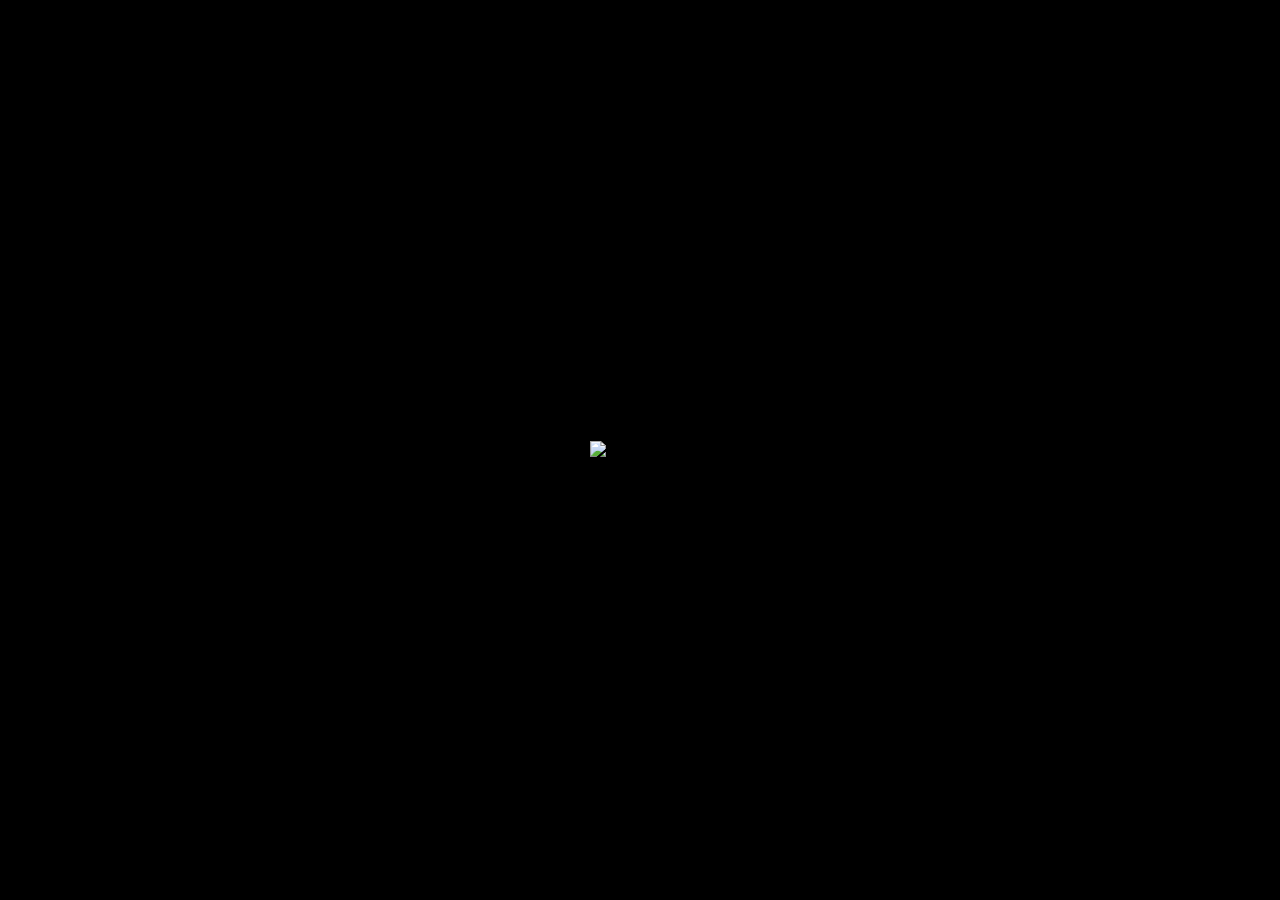
==== index.html @ 52124952 "v0.01" ====
<!DOCTYPE html>
<html lang="fr">

<head>
    <meta charset="UTF-8" />
    <meta name="viewport" content="width=device-width, initial-scale=1.0" />
    <title>Okbots Expedition</title>
    <link rel="stylesheet" href="style.css" />
</head>

<body>
    <div class="centered-logo">
        <img src="/Users/ap/Documents/GitHub/okbotsexpedition/images/Logo blanc Okbots Expedition.png" alt="Logo Okbots"
            class="logo" />
    </div>
</body>

</html>
---- style.css ----
/* style.css */
body {
  margin: 0;
  padding: 0;
  background-color: #000; /* noir */
  height: 100vh;
  display: flex;
  justify-content: center;
  align-items: center;
}

.centered-logo {
  text-align: center;
}

.logo {
  max-width: 20vw;
  max-height: 20vh;
  width: auto;
  height: auto;

  /* Animation de clignotement */
  animation: blink 3s infinite ease-in-out;
}

/* Définition de l'animation */
@keyframes blink {
  0% {
    opacity: 0;
  }
  50% {
    opacity: 1;
  }
  100% {
    opacity: 0;
  }
}
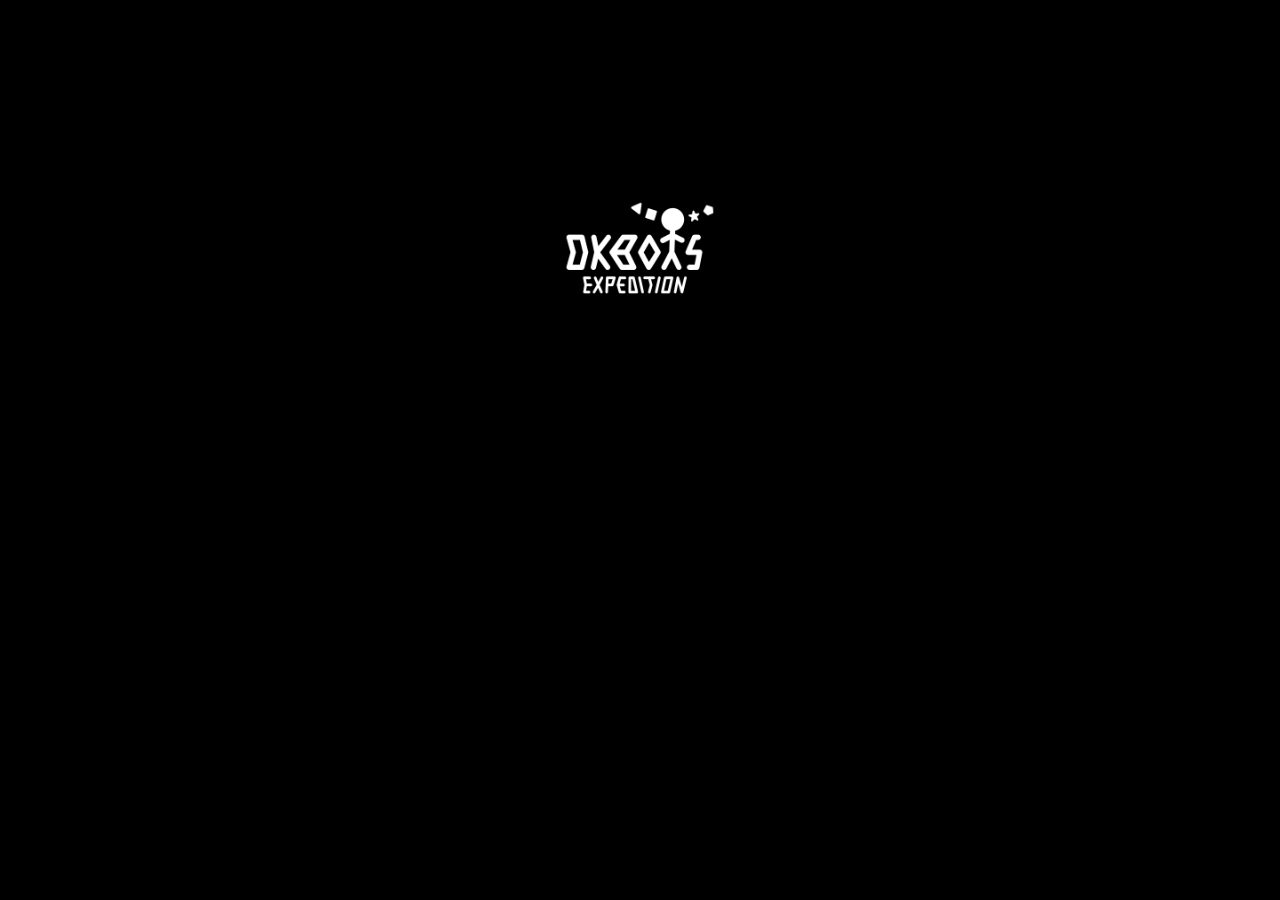
==== commit a9f2d878: "v0.011" ====
--- a/index.html
+++ b/index.html
@@ -10,8 +10,7 @@
 
 <body>
     <div class="centered-logo">
-        <img src="/Users/ap/Documents/GitHub/okbotsexpedition/images/Logo blanc Okbots Expedition.png" alt="Logo Okbots"
-            class="logo" />
+        <img src="images/Logo blanc Okbots Expedition.png" alt="Logo Okbots" class="logo" />
     </div>
 </body>
 
--- a/style.css
+++ b/style.css
@@ -3,7 +3,7 @@
   margin: 0;
   padding: 0;
   background-color: #000; /* noir */
-  height: 100vh;
+  height: 500px;
   display: flex;
   justify-content: center;
   align-items: center;
@@ -14,8 +14,8 @@
 }
 
 .logo {
-  max-width: 20vw;
-  max-height: 20vh;
+  max-width: 200px;
+  max-height: 200px;
   width: auto;
   height: auto;
 
@@ -26,12 +26,12 @@
 /* Définition de l'animation */
 @keyframes blink {
   0% {
-    opacity: 0;
+    opacity: 0.2;
   }
   50% {
     opacity: 1;
   }
   100% {
-    opacity: 0;
+    opacity: 0.2;
   }
 }
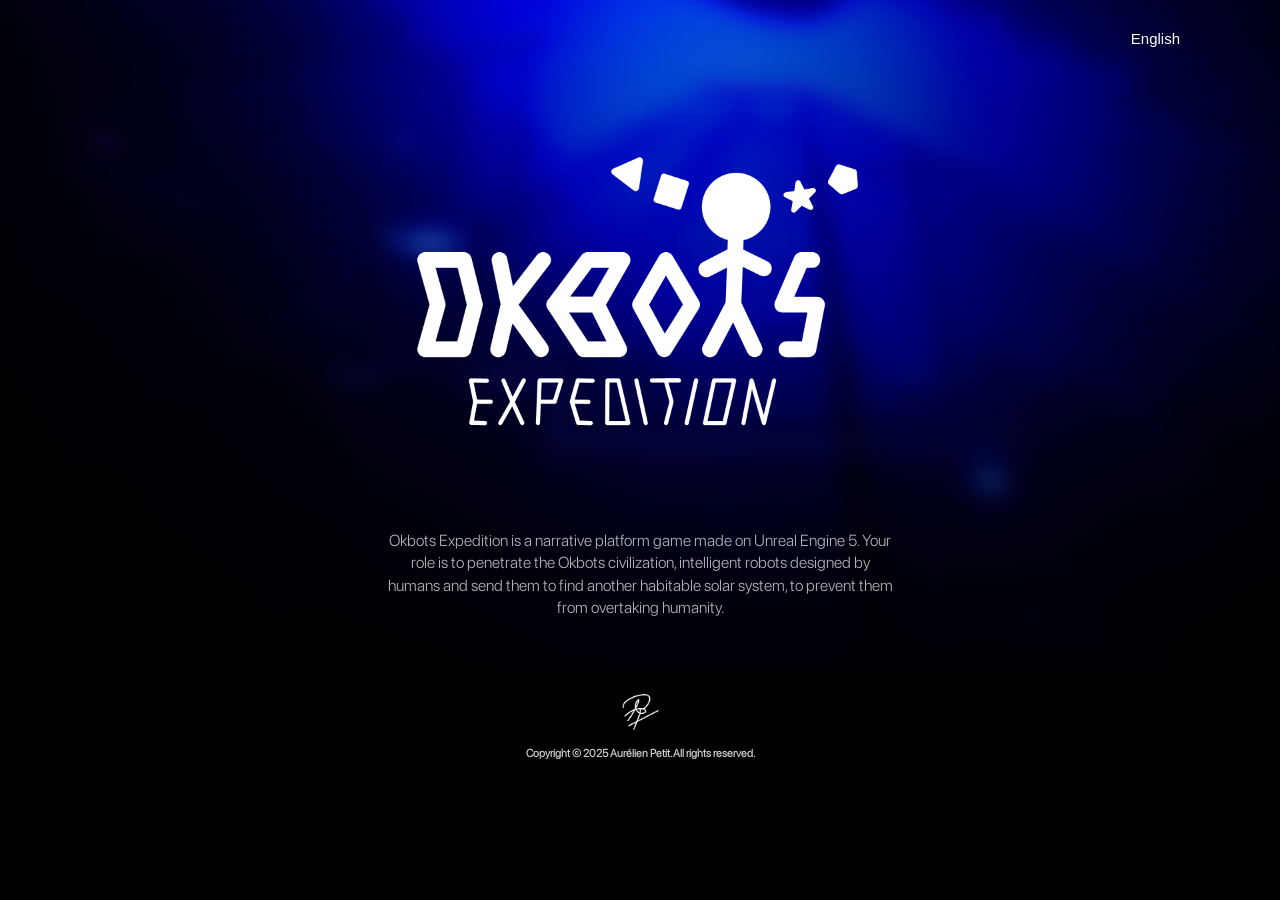
==== commit 95af7160: "v0.02" ====
--- a/index.html
+++ b/index.html
@@ -8,10 +8,114 @@
     <link rel="stylesheet" href="style.css" />
 </head>
 
+<!-- Meta description pour Google (par défaut FR) -->
+<meta id="meta-desc" name="description"
+    content="Okbots Expedition is a narrative platformer game project produced on Unreal Engine 5.">
+
+<!-- Favicon & icônes -->
+<link rel="icon" href="/favicon.ico" sizes="any"> <!-- version classique -->
+<link rel="icon" href="/images/faviconap.png" type="image/png"> <!-- version PNG -->
+<link rel="apple-touch-icon" href="/images/faviconap.png"> <!-- iOS/Apple -->
+<link rel="manifest" href="/site.webmanifest"> <!-- optionnel PWA -->
+
+<!-- Feuille de style -->
+<link rel="stylesheet" href="styles.css">
+
+<!-- Données structurées : logo de site pour Google -->
+<script type="application/ld+json">
+  {
+    "@context": "https://schema.org",
+    "@type": "Organization",
+    "url": "https://okbotsexpedition.com",
+    "name": "Aurélien Petit",
+    "logo": "https://okbotsexpedition.com/images/faviconap.png"
+  }
+  </script>
+
+<!-- Google Analytics -->
+<script async src="https://www.googletagmanager.com/gtag/js?id=G-HEM24T99FD"></script>
+<script>
+    window.dataLayer = window.dataLayer || [];
+    function gtag() { dataLayer.push(arguments); }
+    gtag('js', new Date());
+    gtag('config', 'G-HEM24T99FD');
+</script>
+
+<!-- Script pour changer titre/meta en fonction de la langue -->
+<script>
+    document.addEventListener("DOMContentLoaded", function () {
+        const userLang = navigator.language || navigator.userLanguage;
+        const titleEl = document.getElementById("page-title");
+        const descEl = document.getElementById("meta-desc");
+
+        if (userLang.startsWith("en")) {
+            titleEl.textContent = "Okbots Expedition";
+            descEl.setAttribute("content", "Okbots Expedition is a narrative platformer game project produced on Unreal Engine 5.");
+        }
+    });
+</script>
+</head>
+
+<!-- Ecran de chargement -->
+
 <body>
-    <div class="centered-logo">
-        <img src="images/Logo blanc Okbots Expedition.png" alt="Logo Okbots" class="logo" />
+
+
+    <!-- Navbar -->
+    <nav class="navbar">
+        <div class="navbar__container">
+            <a href="https://aurelienpetit.com" id="navbar__logo">
+            </a>
+            <div class="navbar__toggle" id="mobile-menu">
+                <span class="bar"></span>
+                <span class="bar"></span>
+                <span class="bar"></span>
+            </div>
+            <ul class="navbar__menu">
+                <li class="navbar__item">
+                    <select id="langSelector">
+                        <option value="en">English</option>
+                        <option value="fr">Français</option>
+                    </select>
+                </li>
+            </ul>
+        </div>
+    </nav>
+
+    <!-- Video Banner -->
+    <div class="video-banner">
+        <!-- <video autoplay muted loop playsinline class="background-video">
+            <source src="images/video.webm" type="video/webm">
+        </video>-->
+        <img src="images/imagevideo.png" alt="Logo Okbots Expedition" class="background-video">
+
+        <img src="images/Logo blanc Okbots Expedition.png" alt="Logo Okbots Expedition" class="video-logo">
     </div>
+
+    <div class="text-banner">
+        <p data-lang="en">Okbots Expedition is a narrative platform game made on Unreal Engine 5. Your role is to
+            penetrate the Okbots
+            civilization, intelligent robots designed by humans and send them to find another habitable solar system, to
+            prevent them from overtaking humanity.</p>
+
+        <p data-lang="fr">Okbots Expedition est un jeu de plateforme narratif développé sous Unreal Engine 5. Votre rôle
+            est de infiltrer la civilisation des Okbots, des robots intelligents conçus par les humains, et de les
+            envoyer à la recherche d'un autre système solaire
+            habitable, afin de les empêcher de supplanter l'humanité.</p>
+    </div>
+
+    <div class="main__container-bandebp">
+        <a href="https://aurelienpetit.com" id="navbar__logo_bp">
+            <img src="images/logoap.png" alt="Logo Aurélien Petit" class="logo">
+        </a>
+        <h5 data-lang="en">Copyright © 2025 Aurélien Petit. All rights reserved.</h5>
+        <h5 data-lang="fr" style="display:none;">Copyright © 2025 Aurélien Petit. Tous droits réservés.</h5>
+    </div>
+    <!-- Contenu de la page -->
+    <div class="main">
+    </div>
+
+    <script src="app.js"></script>
 </body>
 
 </html>
--- a/style.css
+++ b/style.css
@@ -1,37 +1,259 @@
-/* style.css */
-body {
+* {
+  box-sizing: border-box;
   margin: 0;
   padding: 0;
-  background-color: #000; /* noir */
-  height: 500px;
+}
+
+/* Navbar styles */
+.navbar {
+  background: transparent;
+  height: 80px;
   display: flex;
   justify-content: center;
   align-items: center;
-}
-
-.centered-logo {
+  font-size: 1.2rem;
+  top: 0;
+  z-index: 999;
+}
+
+.navbar__container {
+  display: flex;
+  justify-content: space-between;
+  height: 80px;
+  z-index: 1;
+  width: 100%;
+  max-width: 1150px;
+  margin: 0 auto;
+  padding: 0px 30px 0 10px;
+}
+
+#navbar__logo {
+  align-items: center;
+  cursor: pointer;
+  font-size: 18px;
+}
+
+.navbar__menu {
+  display: flex;
+  align-items: center;
+  list-style: none;
   text-align: center;
 }
 
+.navbar__item {
+  height: 80px;
+}
+
+#langSelector {
+  text-align: right;
+  background-color: transparent;
+  color: #ffffff;
+  padding: 5px;
+  border: 0px solid #00000000;
+  border-radius: 5px;
+  position: right;
+  z-index: 10;
+  appearance: none;
+  margin-left: 10px;
+  margin-top: 25px;
+  font-size: 15px;
+}
+
+#langSelector:hover {
+  color: #ffffff;
+}
+
+#langSelector option {
+  background-color: black;
+  color: white;
+}
+
+#langSelector:focus {
+  outline: none;
+  border-color: #000000;
+}
+
+/* Responsive menu toggle */
+.navbar__toggle {
+  display: none;
+  flex-direction: column;
+  cursor: pointer;
+}
+.bar {
+  height: 3px;
+  width: 25px;
+  background-color: #fff;
+  margin: 4px 0;
+  border-radius: 2px;
+  transition: 0.4s;
+}
+
+body {
+  background-color: black;
+  color: white;
+  font-size: 16px;
+  margin: 0;
+  flex-direction: column;
+}
+
+@font-face {
+  font-family: "SFProRegular";
+  src: url("fonts/SF-Pro-Display-Regular.otf") format("truetype");
+}
+
+@font-face {
+  font-family: "SFProSemiBold";
+  src: url("fonts/SF-Pro-Display-Semibold.otf") format("truetype");
+}
+
+@font-face {
+  font-family: "SFProLight";
+  src: url("fonts/SF-Pro-Display-Light.otf") format("truetype");
+}
+
+.main {
+  background-color: rgb(0, 0, 0);
+  display: flex;
+  text-align: center;
+  flex-direction: column;
+}
+
+.main__container-bandebp {
+  display: flex;
+  align-items: center;
+  flex-direction: column;
+  justify-content: flex-end;
+  height: 150px;
+  background-color: rgb(0, 0, 0);
+  z-index: 1;
+  width: 100%;
+  padding-bottom: 50px;
+}
+
+.lightbox-footer {
+  padding: 15px;
+}
+
+.video-banner {
+  position: relative;
+  width: 100%;
+  height: 800px;
+  overflow: hidden;
+  z-index: -1;
+  transform: translateY(-180px);
+}
+
+.background-video {
+  position: absolute;
+  top: 0;
+  left: 0;
+  width: 100%;
+  height: 800px;
+  object-fit: cover;
+  z-index: 0;
+  filter: brightness(1.3) blur(0px);
+}
+
+.video-banner::after {
+  content: "";
+  position: absolute;
+  top: 0;
+  left: 0;
+  width: 100%;
+  height: 800px;
+  background: radial-gradient(
+    circle at top center,
+    rgba(0, 0, 0, 0) 0%,
+    rgb(0, 0, 0) 100%
+  );
+  pointer-events: none;
+  z-index: 1;
+}
+
+.video-logo {
+  position: absolute;
+  top: 400px;
+  left: 50%;
+  width: 600px;
+  z-index: 2;
+  pointer-events: none;
+  transform: translate(-50%, -50%);
+}
+
+.text-banner {
+  background: transparent;
+
+  color: rgba(255, 255, 255, 0.7);
+  font-family: "SFProLight", sans-serif;
+  font-size: 16px;
+  line-height: 1.4;
+  text-align: center;
+  max-width: 550px;
+  margin: 0 auto;
+  padding: 50px 20px;
+  word-wrap: break-word;
+  transform: translateY(-400px);
+  margin-bottom: -400px;
+}
+
+h5 {
+  font-size: 11px;
+  color: #d0d0d0;
+  font-family: "SFProLight", sans-serif;
+  margin-bottom: 10px;
+  margin-top: 10px;
+}
+
+.main__container-bandebp {
+  display: flex;
+  align-items: center;
+  flex-direction: column;
+  justify-content: flex-end;
+  height: 150px;
+  background-color: rgb(0, 0, 0);
+  z-index: 1;
+  width: 100%;
+  padding-bottom: 50px;
+}
+
+@media (max-width: 960px) {
+  .main__container-bandebp {
+    display: flex;
+    align-items: center;
+    flex-direction: column;
+    justify-content: flex-end;
+    height: 150px;
+    background-color: rgb(0, 0, 0);
+    z-index: 1;
+    width: 100%;
+    padding-bottom: 50px;
+  }
+
+  .text-banner {
+    max-width: 450px;
+    transform: translateY(-500px);
+    margin-bottom: -500px;
+  }
+  .video-logo {
+    position: absolute;
+    top: 350px;
+    left: 50%;
+    width: 500px;
+    z-index: 2;
+    pointer-events: none;
+    transform: translate(-50%, -50%);
+  }
+}
+
+#navbar__logo_bp {
+  align-items: center;
+  cursor: pointer;
+  font-size: 18px;
+  margin-bottom: -20px;
+}
+
 .logo {
-  max-width: 200px;
-  max-height: 200px;
-  width: auto;
+  width: 80px;
   height: auto;
-
-  /* Animation de clignotement */
-  animation: blink 3s infinite ease-in-out;
-}
-
-/* Définition de l'animation */
-@keyframes blink {
-  0% {
-    opacity: 0.2;
-  }
-  50% {
-    opacity: 1;
-  }
-  100% {
-    opacity: 0.2;
-  }
-}
+  cursor: pointer;
+}
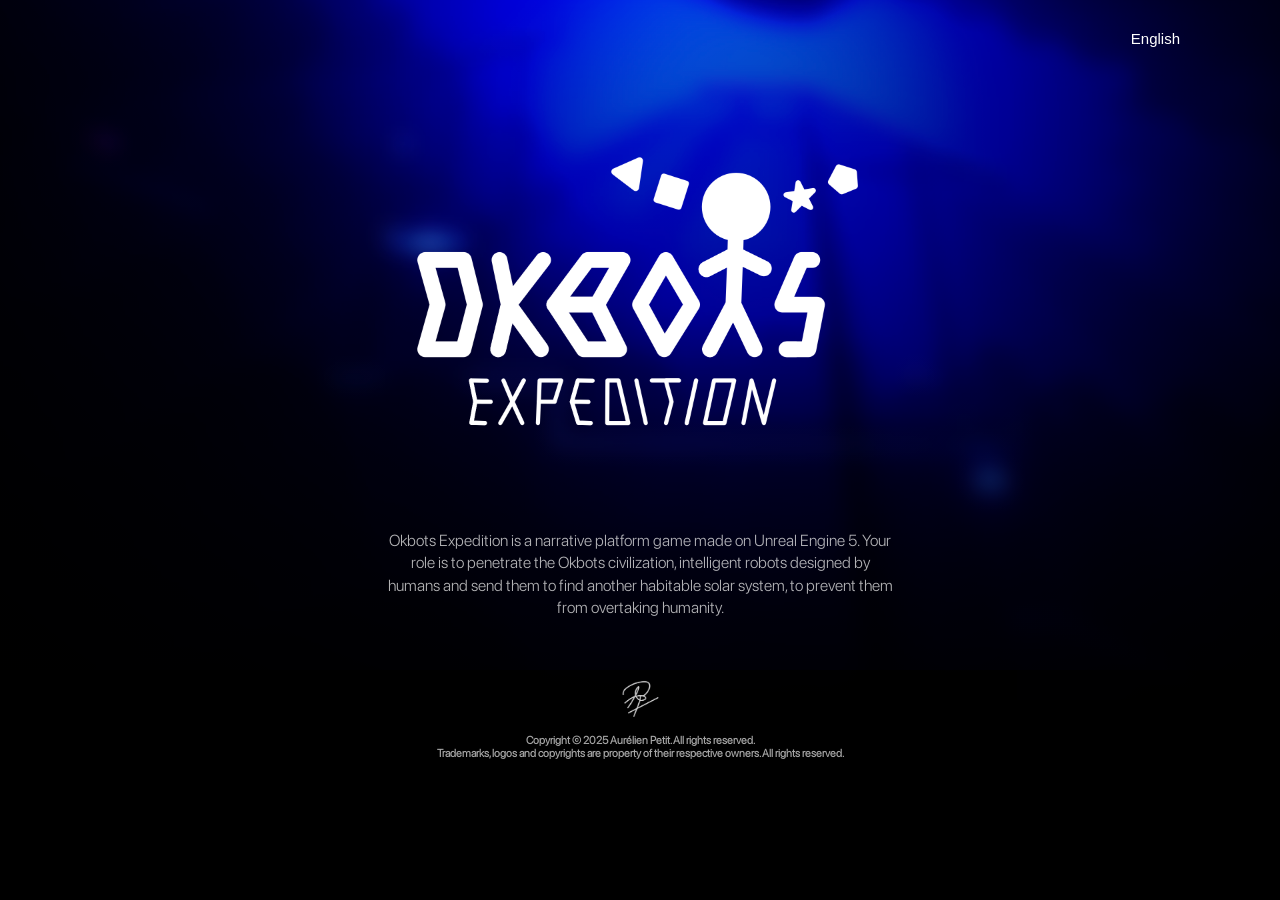
==== commit 989b6a0f: "v0.023" ====
--- a/index.html
+++ b/index.html
@@ -108,8 +108,11 @@
         <a href="https://aurelienpetit.com" id="navbar__logo_bp">
             <img src="images/logoap.png" alt="Logo Aurélien Petit" class="logo">
         </a>
-        <h5 data-lang="en">Copyright © 2025 Aurélien Petit. All rights reserved.</h5>
-        <h5 data-lang="fr" style="display:none;">Copyright © 2025 Aurélien Petit. Tous droits réservés.</h5>
+        <h5 data-lang="fr">Copyright © 2025 Aurélien Petit. Tous droits réservés.<br>
+            Les marques de commerce, logos et droits d'auteur appartiennent à leurs propriétaires respectifs. Tous
+            droits réservés.</h5>
+        <h5 data-lang="en" style="display:none;">Copyright © 2025 Aurélien Petit. All rights reserved.<br>
+            Trademarks, logos and copyrights are property of their respective owners. All rights reserved.</h5>
     </div>
     <!-- Contenu de la page -->
     <div class="main">
--- a/style.css
+++ b/style.css
@@ -202,6 +202,7 @@
   font-family: "SFProLight", sans-serif;
   margin-bottom: 10px;
   margin-top: 10px;
+  text-align: center;
 }
 
 .main__container-bandebp {
@@ -214,6 +215,7 @@
   z-index: 1;
   width: 100%;
   padding-bottom: 50px;
+  opacity: 0.8;
 }
 
 @media (max-width: 960px) {
@@ -225,7 +227,6 @@
     height: 150px;
     background-color: rgb(0, 0, 0);
     z-index: 1;
-    width: 100%;
     padding-bottom: 50px;
   }
 
@@ -238,7 +239,7 @@
     position: absolute;
     top: 350px;
     left: 50%;
-    width: 500px;
+    width: 450px;
     z-index: 2;
     pointer-events: none;
     transform: translate(-50%, -50%);
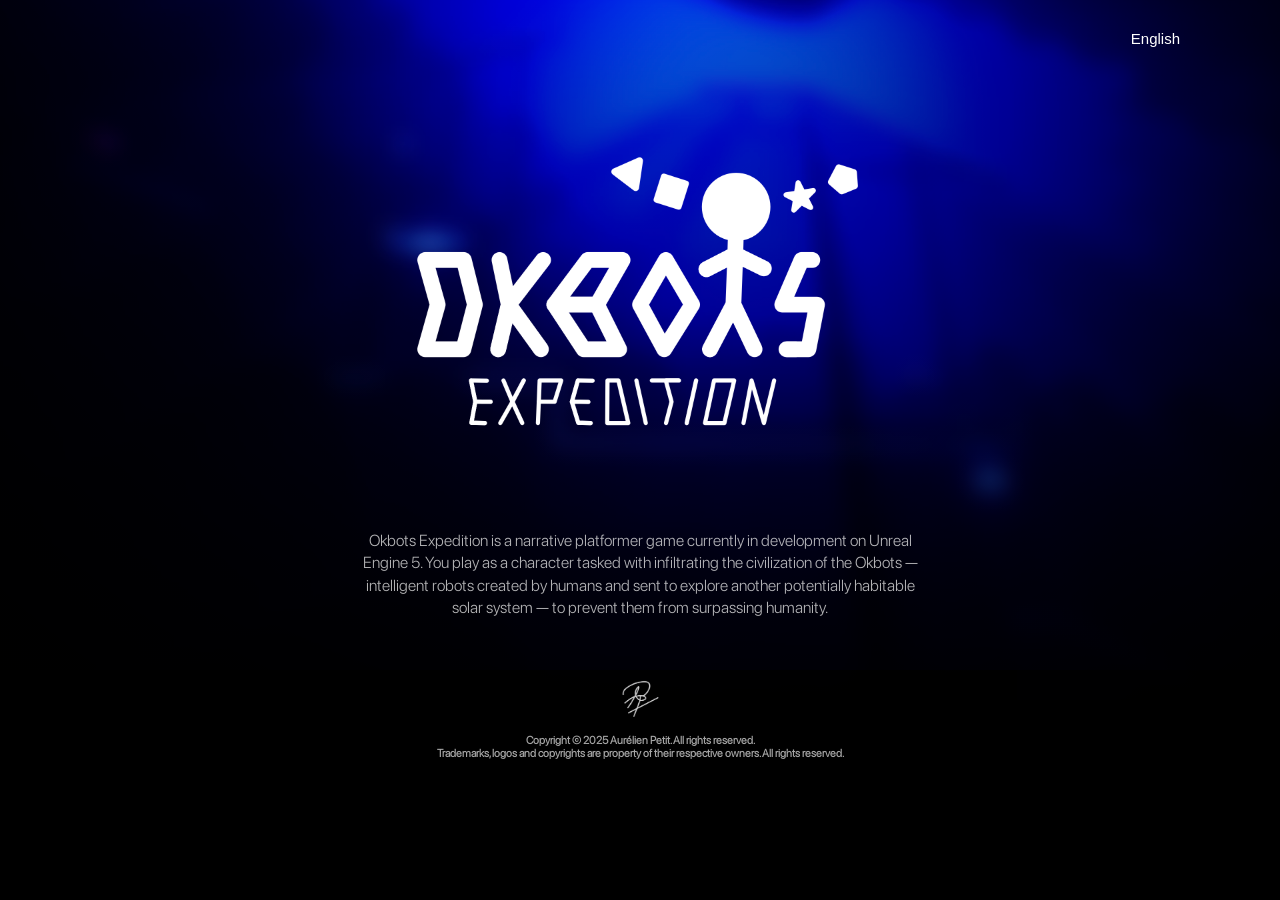
==== commit 40c2e03b: "v0.0231" ====
--- a/index.html
+++ b/index.html
@@ -93,15 +93,15 @@
     </div>
 
     <div class="text-banner">
-        <p data-lang="en">Okbots Expedition is a narrative platform game made on Unreal Engine 5. Your role is to
-            penetrate the Okbots
-            civilization, intelligent robots designed by humans and send them to find another habitable solar system, to
-            prevent them from overtaking humanity.</p>
+        <p data-lang="en">Okbots Expedition is a narrative platformer game currently in development on Unreal Engine 5.
+            You play as a character tasked with infiltrating the civilization of the Okbots — intelligent robots created
+            by humans and sent to explore another potentially habitable solar system — to prevent them from surpassing
+            humanity.</p>
 
-        <p data-lang="fr">Okbots Expedition est un jeu de plateforme narratif développé sous Unreal Engine 5. Votre rôle
-            est de infiltrer la civilisation des Okbots, des robots intelligents conçus par les humains, et de les
-            envoyer à la recherche d'un autre système solaire
-            habitable, afin de les empêcher de supplanter l'humanité.</p>
+        <p data-lang="fr">Okbots Expedition est un jeu de plateforme narratif en développement sur Unreal Engine 5.
+            Vous incarnez un personnage chargé d’infiltrer la civilisation des Okbots, des robots intelligents créés par
+            les humains et envoyés à la recherche d’un autre système solaire habitable, afin de les empêcher de
+            surpasser l’humanité.</p>
     </div>
 
     <div class="main__container-bandebp">
--- a/style.css
+++ b/style.css
@@ -188,7 +188,7 @@
   font-size: 16px;
   line-height: 1.4;
   text-align: center;
-  max-width: 550px;
+  max-width: 600px;
   margin: 0 auto;
   padding: 50px 20px;
   word-wrap: break-word;
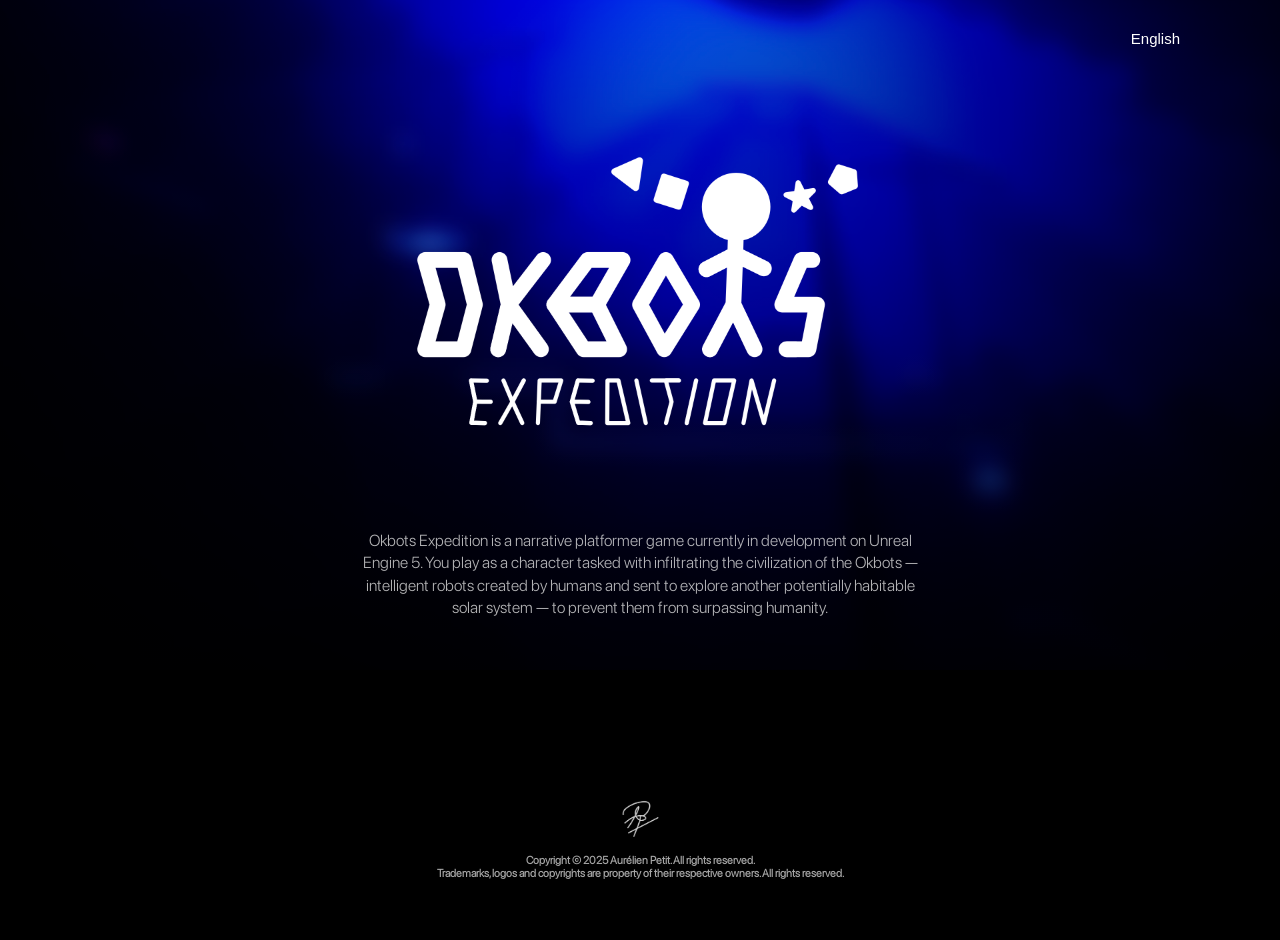
==== commit 8e7759fa: "v0.0233" ====
--- a/index.html
+++ b/index.html
@@ -86,7 +86,7 @@
     <div class="video-banner">
         <!-- <video autoplay muted loop playsinline class="background-video">
             <source src="images/video.webm" type="video/webm">
-        </video>-->
+         </video>-->
         <img src="images/imagevideo.png" alt="Logo Okbots Expedition" class="background-video">
 
         <img src="images/Logo blanc Okbots Expedition.png" alt="Logo Okbots Expedition" class="video-logo">
@@ -104,6 +104,25 @@
             surpasser l’humanité.</p>
     </div>
 
+
+
+    <!-- Contenu de la page -->
+    <div class="main">
+        <div class="main-video-container">
+            <div class="main">
+                <!--<div class="main-video-container">
+                    <iframe width="1120" height="468"
+                        src="" title="YouTube video player"
+                        frameborder="0"
+                        allow="accelerometer; autoplay; clipboard-write; encrypted-media; gyroscope; picture-in-picture; web-share"
+                        referrerpolicy="strict-origin-when-cross-origin" allowfullscreen></iframe>
+                </div>-->
+            </div>
+        </div>
+    </div>
+
+
+
     <div class="main__container-bandebp">
         <a href="https://aurelienpetit.com" id="navbar__logo_bp">
             <img src="images/logoap.png" alt="Logo Aurélien Petit" class="logo">
@@ -114,9 +133,6 @@
         <h5 data-lang="en" style="display:none;">Copyright © 2025 Aurélien Petit. All rights reserved.<br>
             Trademarks, logos and copyrights are property of their respective owners. All rights reserved.</h5>
     </div>
-    <!-- Contenu de la page -->
-    <div class="main">
-    </div>
 
     <script src="app.js"></script>
 </body>
--- a/style.css
+++ b/style.css
@@ -202,6 +202,8 @@
   font-family: "SFProLight", sans-serif;
   margin-bottom: 10px;
   margin-top: 10px;
+  margin-left: 50px;
+  margin-right: 50px;
   text-align: center;
 }
 
@@ -258,3 +260,22 @@
   height: auto;
   cursor: pointer;
 }
+
+.main-video-container {
+  width: 100%;
+  display: flex;
+  justify-content: center;
+  margin: 60px 0;
+}
+
+.main-video {
+  width: 80%;
+  max-width: 900px;
+  border-radius: 20px;
+  overflow: hidden;
+}
+
+.main-video-container iframe {
+  border-radius: 20px;
+  overflow: hidden;
+}
